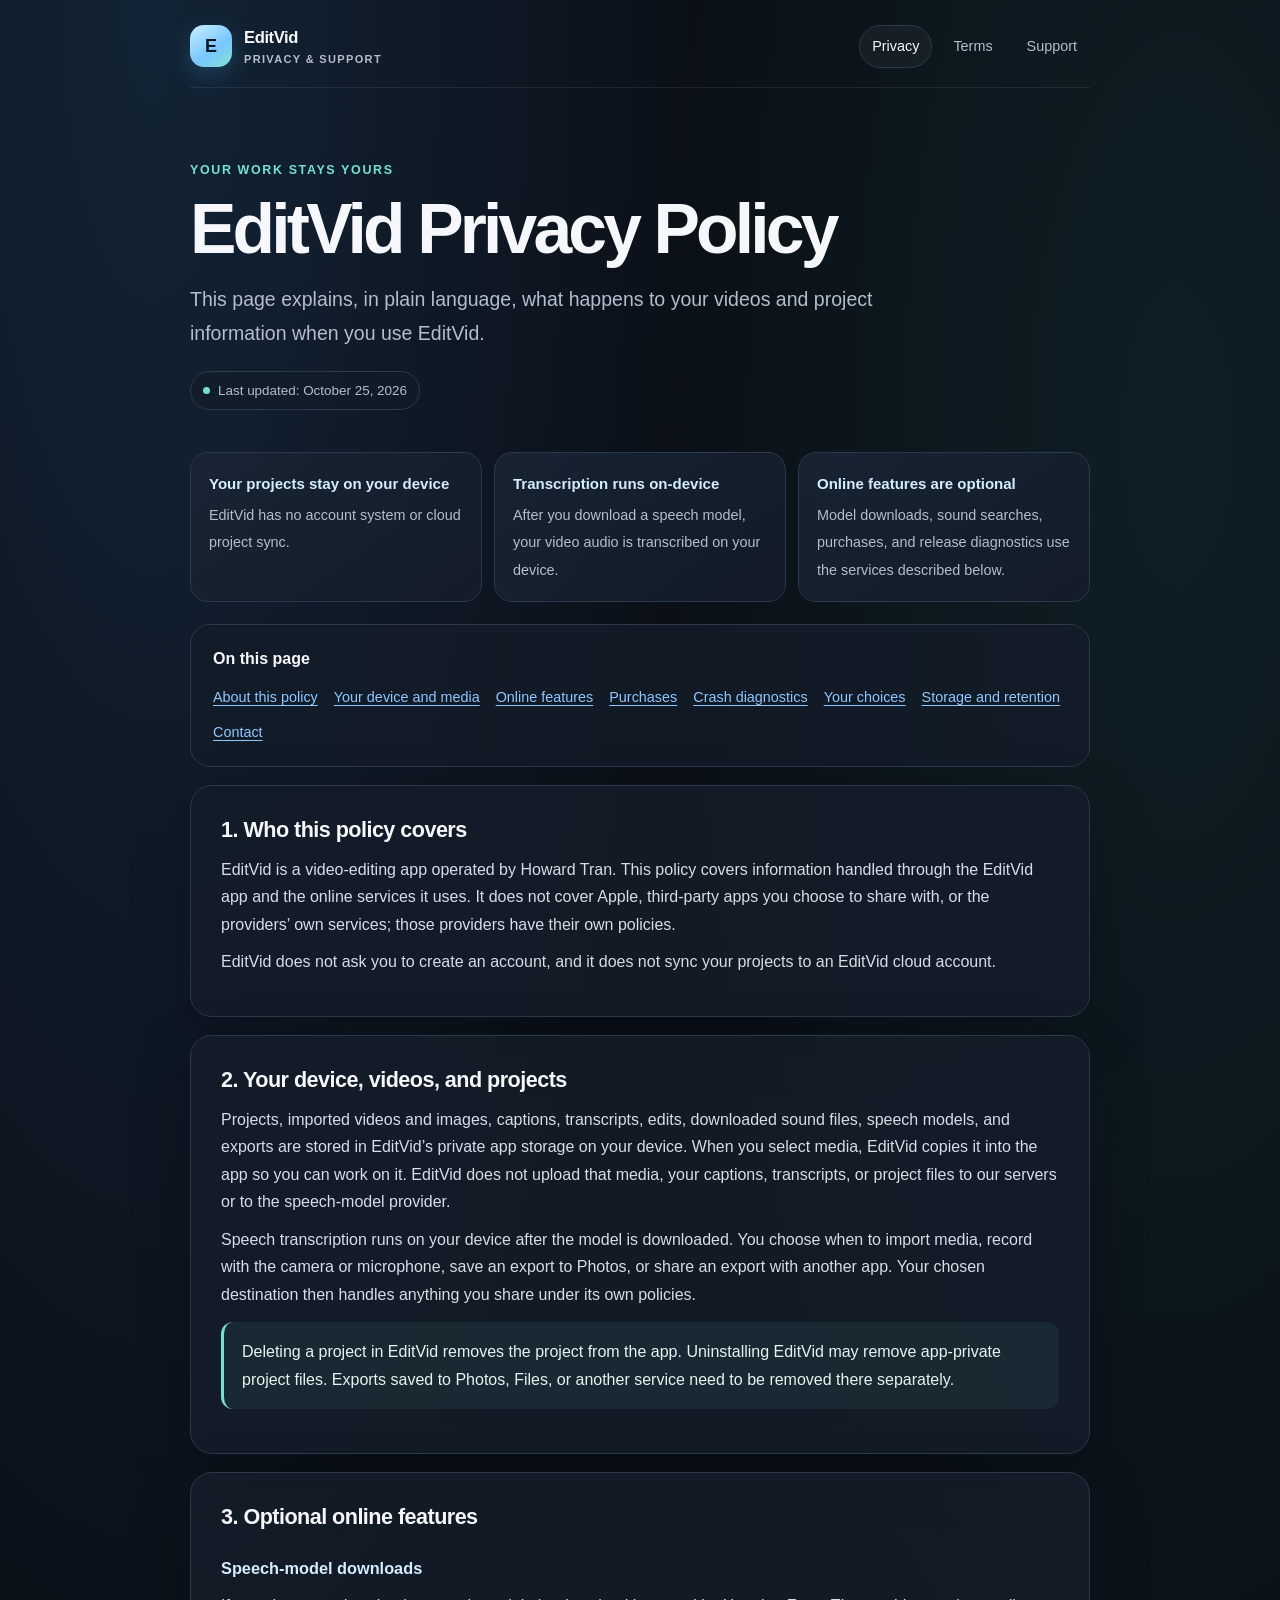
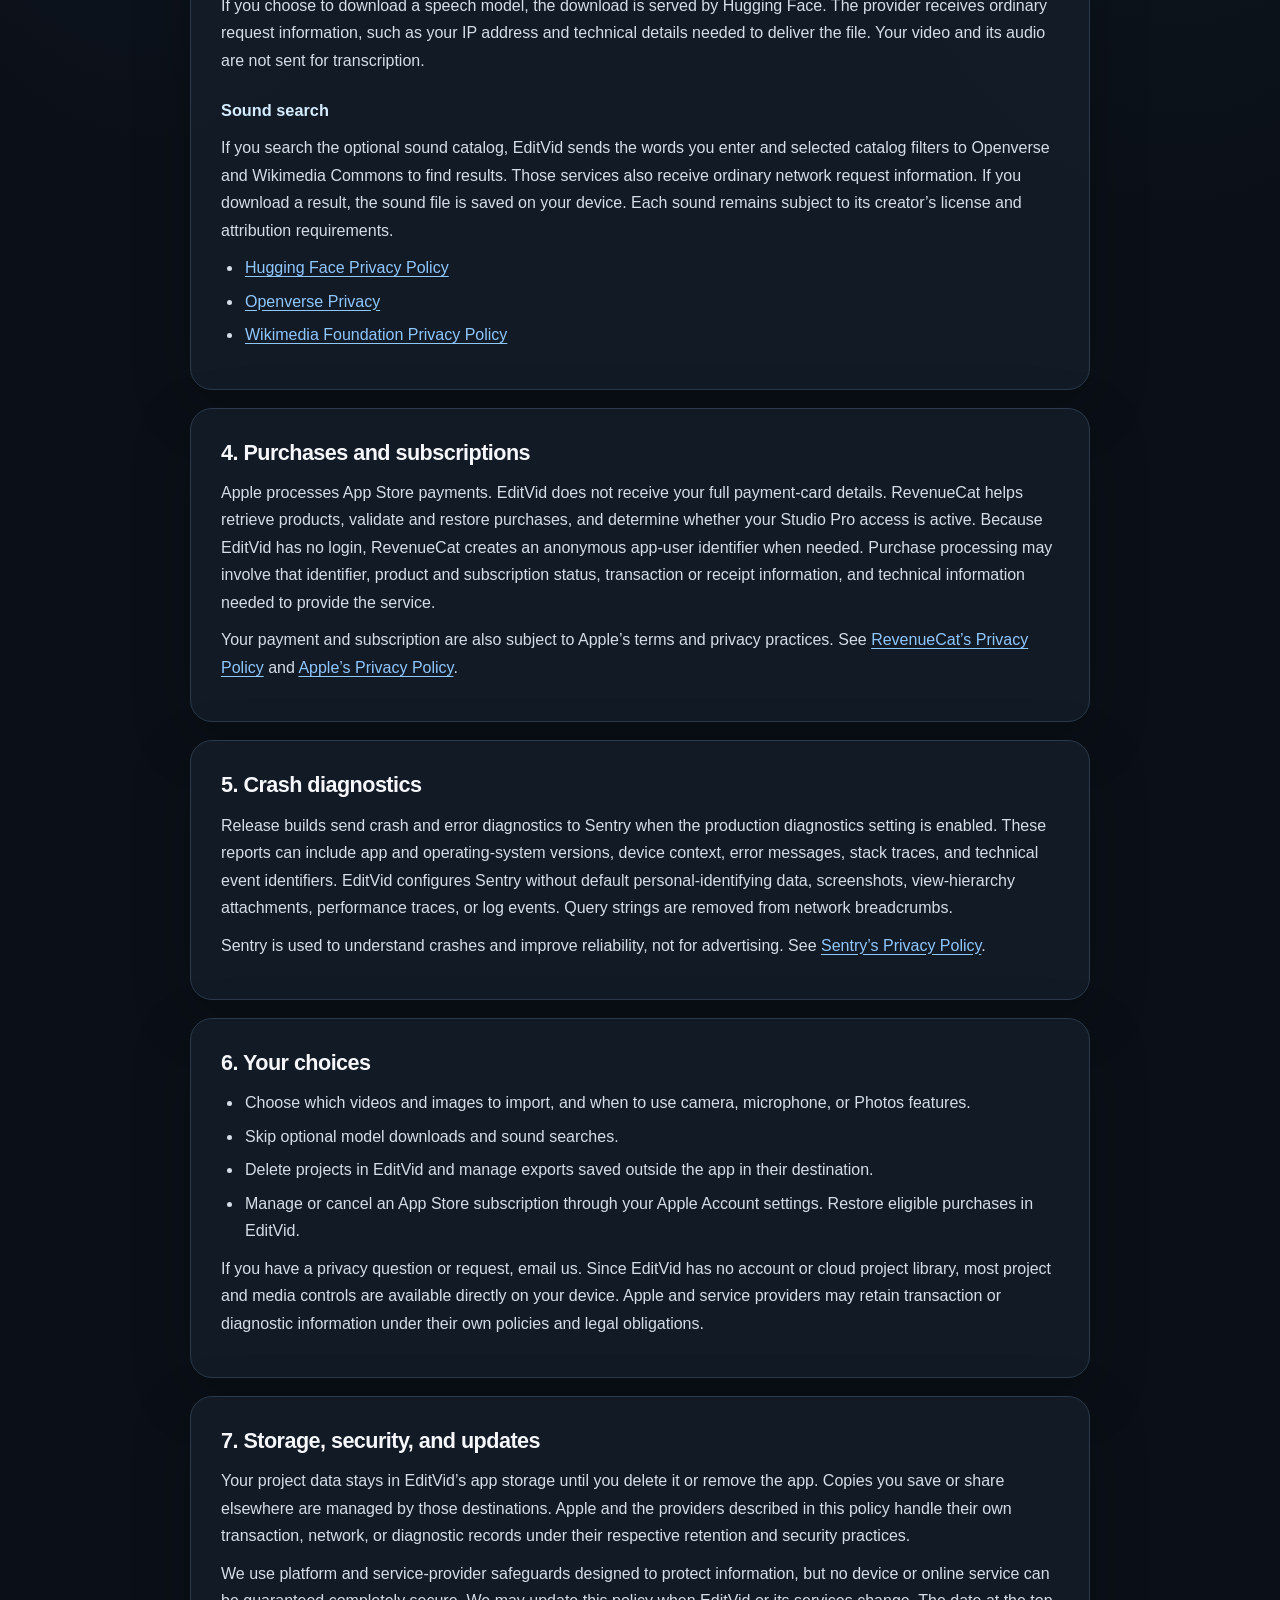
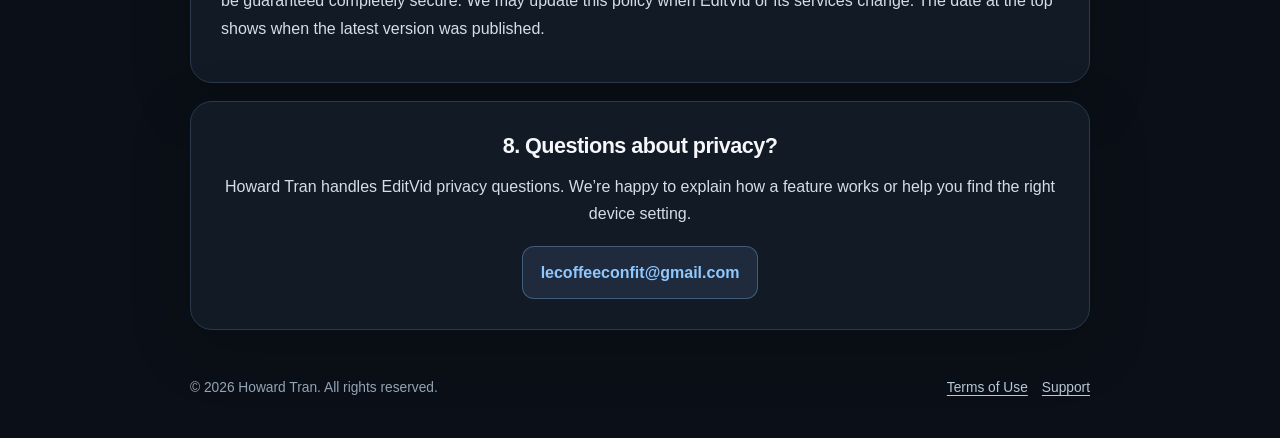
==== index.html @ 5437db07 "Publish EditVid privacy policy" ====
<!doctype html>
<html lang="en">
<head>
  <meta charset="utf-8">
  <meta name="viewport" content="width=device-width, initial-scale=1">
  <meta name="theme-color" content="#0b1018">
  <meta name="description" content="A clear guide to how EditVid handles your videos, projects, purchases, and diagnostics.">
  <title>EditVid Privacy Policy</title>
  <link rel="stylesheet" href="styles.css">
</head>
<body>
  <a class="skip-link" href="#main">Skip to policy</a>
  <div class="shell">
    <header class="topbar">
      <a class="brand" href="index.html" aria-label="EditVid Legal home">
        <span class="brand-mark" aria-hidden="true">E</span>
        <span><span class="brand-name">EditVid</span><span class="brand-sub">Privacy & support</span></span>
      </a>
      <nav class="nav" aria-label="Legal pages">
        <a href="index.html" aria-current="page">Privacy</a>
        <a href="terms.html">Terms</a>
        <a href="supportPage.html">Support</a>
      </nav>
    </header>

    <main id="main">
      <header class="hero">
        <p class="eyebrow">Your work stays yours</p>
        <h1>EditVid Privacy Policy</h1>
        <p class="lead">This page explains, in plain language, what happens to your videos and project information when you use EditVid.</p>
        <div class="updated">Last updated: October 25, 2026</div>
      </header>

      <section class="summary" aria-label="Privacy at a glance">
        <div class="summary-item"><strong>Your projects stay on your device</strong><span>EditVid has no account system or cloud project sync.</span></div>
        <div class="summary-item"><strong>Transcription runs on-device</strong><span>After you download a speech model, your video audio is transcribed on your device.</span></div>
        <div class="summary-item"><strong>Online features are optional</strong><span>Model downloads, sound searches, purchases, and release diagnostics use the services described below.</span></div>
      </section>

      <nav class="contents" aria-label="Privacy policy contents">
        <h2>On this page</h2>
        <ul>
          <li><a href="#about">About this policy</a></li>
          <li><a href="#device">Your device and media</a></li>
          <li><a href="#online">Online features</a></li>
          <li><a href="#purchases">Purchases</a></li>
          <li><a href="#diagnostics">Crash diagnostics</a></li>
          <li><a href="#choices">Your choices</a></li>
          <li><a href="#retention">Storage and retention</a></li>
          <li><a href="#contact">Contact</a></li>
        </ul>
      </nav>

      <section class="section" id="about">
        <h2>1. Who this policy covers</h2>
        <p>EditVid is a video-editing app operated by Howard Tran. This policy covers information handled through the EditVid app and the online services it uses. It does not cover Apple, third-party apps you choose to share with, or the providers’ own services; those providers have their own policies.</p>
        <p>EditVid does not ask you to create an account, and it does not sync your projects to an EditVid cloud account.</p>
      </section>

      <section class="section" id="device">
        <h2>2. Your device, videos, and projects</h2>
        <p>Projects, imported videos and images, captions, transcripts, edits, downloaded sound files, speech models, and exports are stored in EditVid’s private app storage on your device. When you select media, EditVid copies it into the app so you can work on it. EditVid does not upload that media, your captions, transcripts, or project files to our servers or to the speech-model provider.</p>
        <p>Speech transcription runs on your device after the model is downloaded. You choose when to import media, record with the camera or microphone, save an export to Photos, or share an export with another app. Your chosen destination then handles anything you share under its own policies.</p>
        <div class="callout">Deleting a project in EditVid removes the project from the app. Uninstalling EditVid may remove app-private project files. Exports saved to Photos, Files, or another service need to be removed there separately.</div>
      </section>

      <section class="section" id="online">
        <h2>3. Optional online features</h2>
        <h3>Speech-model downloads</h3>
        <p>If you choose to download a speech model, the download is served by Hugging Face. The provider receives ordinary request information, such as your IP address and technical details needed to deliver the file. Your video and its audio are not sent for transcription.</p>
        <h3>Sound search</h3>
        <p>If you search the optional sound catalog, EditVid sends the words you enter and selected catalog filters to Openverse and Wikimedia Commons to find results. Those services also receive ordinary network request information. If you download a result, the sound file is saved on your device. Each sound remains subject to its creator’s license and attribution requirements.</p>
        <ul>
          <li><a href="https://huggingface.co/privacy" target="_blank" rel="noopener noreferrer">Hugging Face Privacy Policy</a></li>
          <li><a href="https://openverse.org/privacy" target="_blank" rel="noopener noreferrer">Openverse Privacy</a></li>
          <li><a href="https://foundation.wikimedia.org/wiki/Policy%3APrivacy_policy/en" target="_blank" rel="noopener noreferrer">Wikimedia Foundation Privacy Policy</a></li>
        </ul>
      </section>

      <section class="section" id="purchases">
        <h2>4. Purchases and subscriptions</h2>
        <p>Apple processes App Store payments. EditVid does not receive your full payment-card details. RevenueCat helps retrieve products, validate and restore purchases, and determine whether your Studio Pro access is active. Because EditVid has no login, RevenueCat creates an anonymous app-user identifier when needed. Purchase processing may involve that identifier, product and subscription status, transaction or receipt information, and technical information needed to provide the service.</p>
        <p>Your payment and subscription are also subject to Apple’s terms and privacy practices. See <a href="https://www.revenuecat.com/privacy" target="_blank" rel="noopener noreferrer">RevenueCat’s Privacy Policy</a> and <a href="https://www.apple.com/legal/privacy/" target="_blank" rel="noopener noreferrer">Apple’s Privacy Policy</a>.</p>
      </section>

      <section class="section" id="diagnostics">
        <h2>5. Crash diagnostics</h2>
        <p>Release builds send crash and error diagnostics to Sentry when the production diagnostics setting is enabled. These reports can include app and operating-system versions, device context, error messages, stack traces, and technical event identifiers. EditVid configures Sentry without default personal-identifying data, screenshots, view-hierarchy attachments, performance traces, or log events. Query strings are removed from network breadcrumbs.</p>
        <p>Sentry is used to understand crashes and improve reliability, not for advertising. See <a href="https://sentry.io/privacy/" target="_blank" rel="noopener noreferrer">Sentry’s Privacy Policy</a>.</p>
      </section>

      <section class="section" id="choices">
        <h2>6. Your choices</h2>
        <ul>
          <li>Choose which videos and images to import, and when to use camera, microphone, or Photos features.</li>
          <li>Skip optional model downloads and sound searches.</li>
          <li>Delete projects in EditVid and manage exports saved outside the app in their destination.</li>
          <li>Manage or cancel an App Store subscription through your Apple Account settings. Restore eligible purchases in EditVid.</li>
        </ul>
        <p>If you have a privacy question or request, email us. Since EditVid has no account or cloud project library, most project and media controls are available directly on your device. Apple and service providers may retain transaction or diagnostic information under their own policies and legal obligations.</p>
      </section>

      <section class="section" id="retention">
        <h2>7. Storage, security, and updates</h2>
        <p>Your project data stays in EditVid’s app storage until you delete it or remove the app. Copies you save or share elsewhere are managed by those destinations. Apple and the providers described in this policy handle their own transaction, network, or diagnostic records under their respective retention and security practices.</p>
        <p>We use platform and service-provider safeguards designed to protect information, but no device or online service can be guaranteed completely secure. We may update this policy when EditVid or its services change. The date at the top shows when the latest version was published.</p>
      </section>

      <section class="section contact-card" id="contact">
        <h2>8. Questions about privacy?</h2>
        <p>Howard Tran handles EditVid privacy questions. We’re happy to explain how a feature works or help you find the right device setting.</p>
        <a class="email" href="mailto:lecoffeeconfit@gmail.com?subject=EditVid%20Privacy%20Question">lecoffeeconfit@gmail.com</a>
      </section>
    </main>

    <footer>
      <span>© 2026 Howard Tran. All rights reserved.</span>
      <nav aria-label="Footer links"><a href="terms.html">Terms of Use</a><a href="supportPage.html">Support</a></nav>
    </footer>
  </div>
</body>
</html>
---- styles.css ----
:root {
  color-scheme: dark;
  --page: #0b1018;
  --surface: #131c28;
  --surface-raised: #192535;
  --line: #2a394b;
  --ink: #f5f7fa;
  --muted: #b2becc;
  --accent: #8fc7ff;
  --accent-soft: #d5edff;
  --teal: #76e0cf;
  --gold: #f4ca79;
  --shadow: 0 18px 60px rgba(0, 0, 0, .22);
}

* { box-sizing: border-box; }
html { scroll-behavior: smooth; }
body {
  margin: 0;
  color: var(--ink);
  background:
    radial-gradient(ellipse at 12% 0%, rgba(53, 126, 190, .18), transparent 34rem),
    radial-gradient(ellipse at 92% 12%, rgba(37, 156, 145, .11), transparent 32rem),
    var(--page);
  font: 16px/1.72 -apple-system, BlinkMacSystemFont, "Segoe UI", sans-serif;
  -webkit-font-smoothing: antialiased;
}
a { color: var(--accent); text-underline-offset: .2em; }
a:hover { color: var(--accent-soft); }
a:focus-visible { outline: 3px solid var(--gold); outline-offset: 4px; border-radius: 4px; }
.skip-link {
  position: absolute; left: 16px; top: -80px; z-index: 5;
  padding: 10px 14px; border-radius: 10px; background: var(--ink); color: var(--page);
}
.skip-link:focus { top: 14px; }
.shell { width: min(900px, calc(100% - 32px)); margin: 0 auto; }
.topbar {
  display: flex; align-items: center; justify-content: space-between; gap: 18px;
  padding: 24px 0 18px; border-bottom: 1px solid rgba(255,255,255,.08);
}
.brand { display: inline-flex; align-items: center; gap: 12px; color: var(--ink); text-decoration: none; }
.brand-mark {
  display: grid; place-items: center; width: 42px; height: 42px; border-radius: 14px;
  color: #0a1723; font-size: 18px; font-weight: 850;
  background: linear-gradient(145deg, #c9f0ff, #79c6ff 58%, #82e2d1);
  box-shadow: 0 8px 25px rgba(68, 161, 221, .24);
}
.brand-name { font-size: 1.04rem; font-weight: 760; letter-spacing: -.025em; }
.brand-sub { display: block; margin-top: -3px; color: var(--muted); font-size: .69rem; font-weight: 650; letter-spacing: .12em; text-transform: uppercase; }
.nav { display: flex; flex-wrap: wrap; justify-content: flex-end; gap: 8px; }
.nav a {
  padding: 8px 12px; border: 1px solid transparent; border-radius: 999px;
  color: var(--muted); font-size: .9rem; text-decoration: none;
}
.nav a:hover, .nav a[aria-current="page"] { border-color: var(--line); background: rgba(255,255,255,.04); color: var(--ink); }
.hero { padding: clamp(40px, 8vw, 72px) 0 34px; }
.eyebrow { margin: 0 0 12px; color: var(--teal); font-size: .78rem; font-weight: 750; letter-spacing: .13em; text-transform: uppercase; }
h1 { max-width: 760px; margin: 0; font-size: clamp(2.45rem, 7vw, 4.35rem); line-height: 1.04; letter-spacing: -.055em; }
.lead { max-width: 700px; margin: 18px 0 0; color: var(--muted); font-size: clamp(1.05rem, 2.5vw, 1.22rem); }
.updated { display: inline-flex; align-items: center; gap: 8px; margin-top: 20px; padding: 7px 12px; border: 1px solid var(--line); border-radius: 999px; background: rgba(19,28,40,.72); color: var(--muted); font-size: .84rem; }
.updated::before { width: 7px; height: 7px; border-radius: 50%; background: var(--teal); content: ""; }
.summary {
  display: grid; grid-template-columns: repeat(3, 1fr); gap: 12px; margin: 8px 0 22px;
}
.summary-item { padding: 18px; border: 1px solid var(--line); border-radius: 18px; background: linear-gradient(145deg, rgba(25,37,53,.88), rgba(19,28,40,.88)); }
.summary-item strong { display: block; margin-bottom: 4px; color: var(--accent-soft); font-size: .94rem; }
.summary-item span { color: var(--muted); font-size: .9rem; }
.contents { margin: 0 0 18px; padding: 20px 22px; border: 1px solid var(--line); border-radius: 20px; background: rgba(19,28,40,.8); }
.contents h2 { margin: 0 0 10px; font-size: 1rem; letter-spacing: 0; }
.contents ul { display: flex; flex-wrap: wrap; gap: 8px 16px; margin: 0; padding: 0; list-style: none; }
.contents a { font-size: .9rem; }
.section {
  margin: 18px 0; padding: clamp(21px, 4vw, 30px);
  border: 1px solid var(--line); border-radius: 22px;
  background: rgba(19,28,40,.91); box-shadow: var(--shadow);
  scroll-margin-top: 18px;
}
.section h2 { margin: 0 0 12px; font-size: 1.35rem; line-height: 1.3; letter-spacing: -.025em; }
.section h3 { margin: 22px 0 6px; color: var(--accent-soft); font-size: 1.02rem; }
.section p { margin: 10px 0; color: #d5dde7; }
.section ul { margin: 10px 0; padding-left: 22px; color: #d5dde7; }
.section li { margin: 6px 0; padding-left: 2px; }
.callout { margin: 14px 0; padding: 16px 18px; border-left: 3px solid var(--teal); border-radius: 12px; background: rgba(118,224,207,.07); color: #e3f4f0; }
.price-list { display: grid; grid-template-columns: repeat(2, minmax(0, 1fr)); gap: 12px; margin: 14px 0; }
.price { padding: 16px; border: 1px solid #39516a; border-radius: 16px; background: rgba(143,199,255,.06); }
.price strong { display: block; color: var(--accent-soft); font-size: 1.12rem; }
.price span { color: var(--muted); font-size: .92rem; }
.contact-card { text-align: center; }
.contact-card .email {
  display: inline-flex; justify-content: center; margin-top: 8px; padding: 12px 18px;
  border: 1px solid rgba(143,199,255,.32); border-radius: 12px; background: rgba(143,199,255,.1);
  font-weight: 700; text-decoration: none; overflow-wrap: anywhere;
}
footer { display: flex; flex-wrap: wrap; justify-content: space-between; gap: 12px; padding: 28px 0 38px; color: #94a3b4; font-size: .86rem; }
footer nav { display: flex; flex-wrap: wrap; gap: 14px; }
footer a { color: #b7c8d8; }
@media (max-width: 650px) {
  .topbar { align-items: flex-start; flex-direction: column; }
  .nav { justify-content: flex-start; margin-left: -8px; }
  .summary { grid-template-columns: 1fr; }
  .price-list { grid-template-columns: 1fr; }
  footer { flex-direction: column; }
}
@media (prefers-reduced-motion: reduce) { html { scroll-behavior: auto; } }
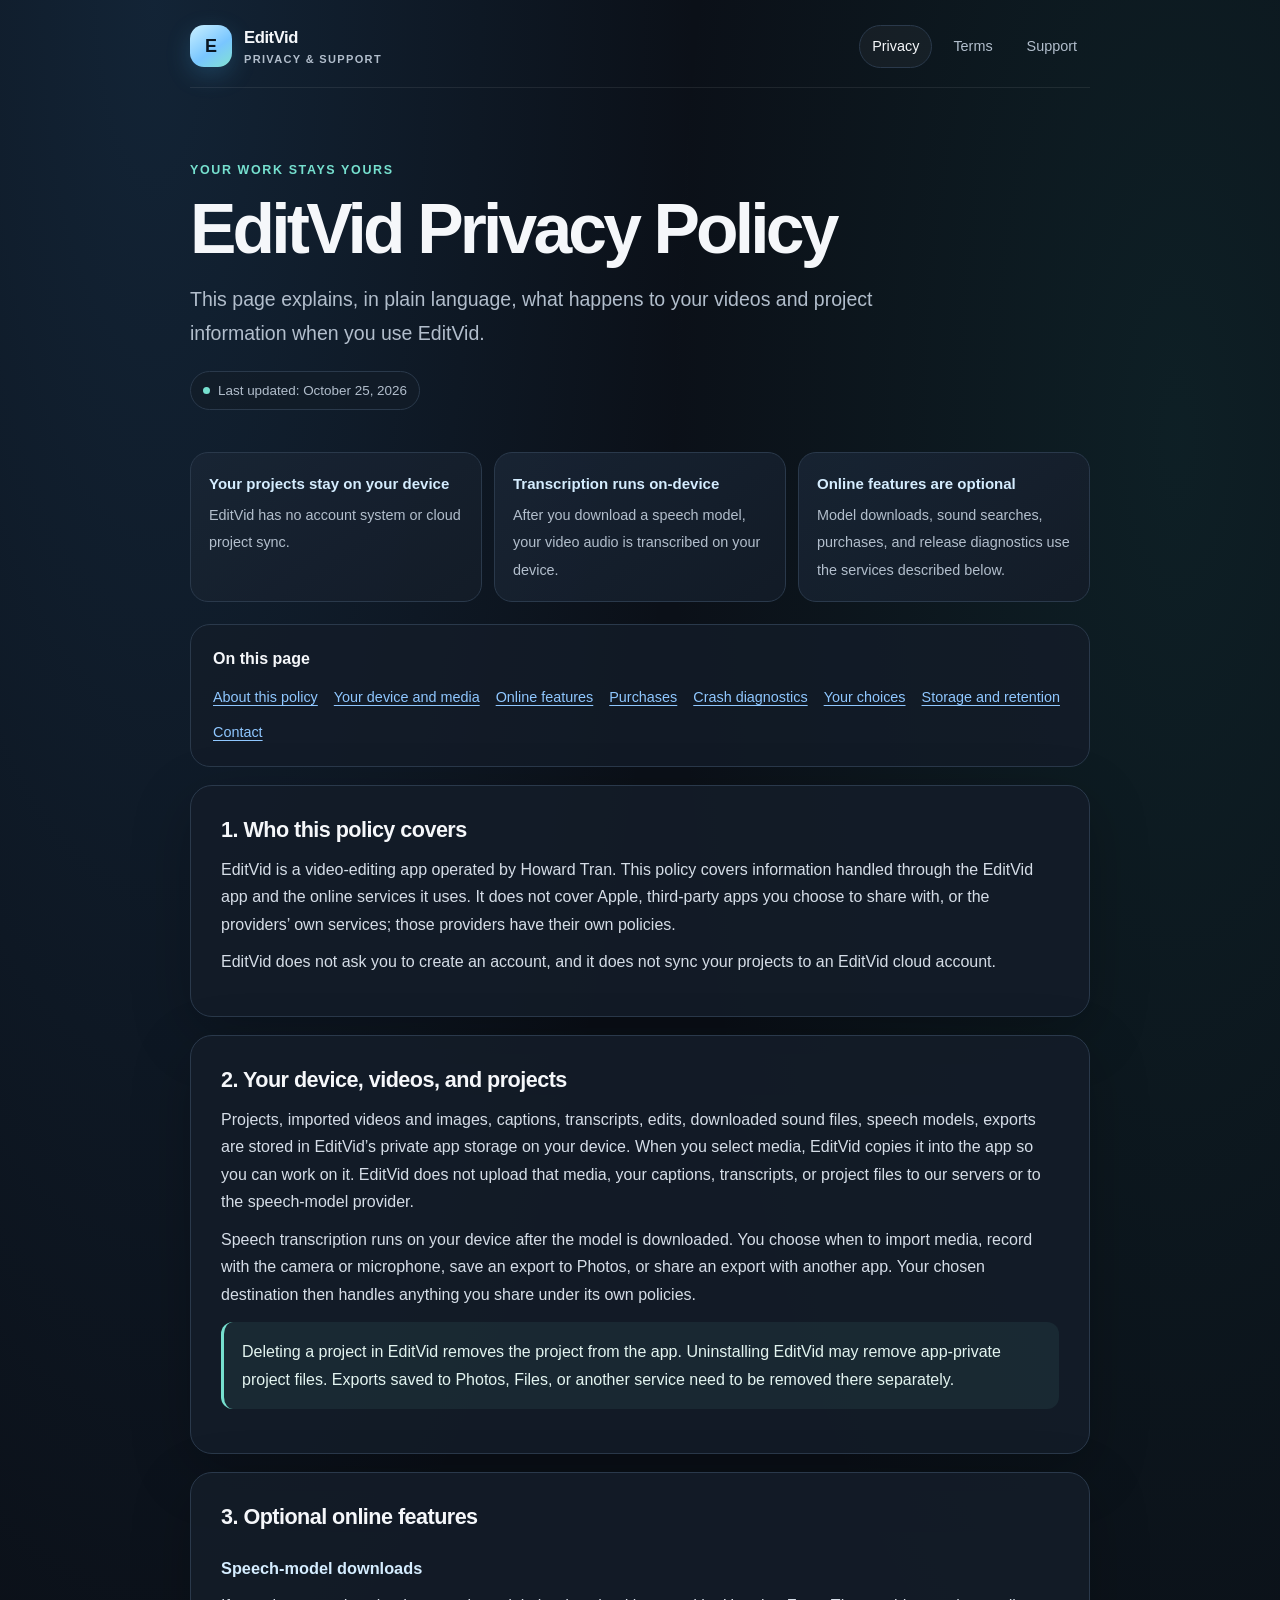
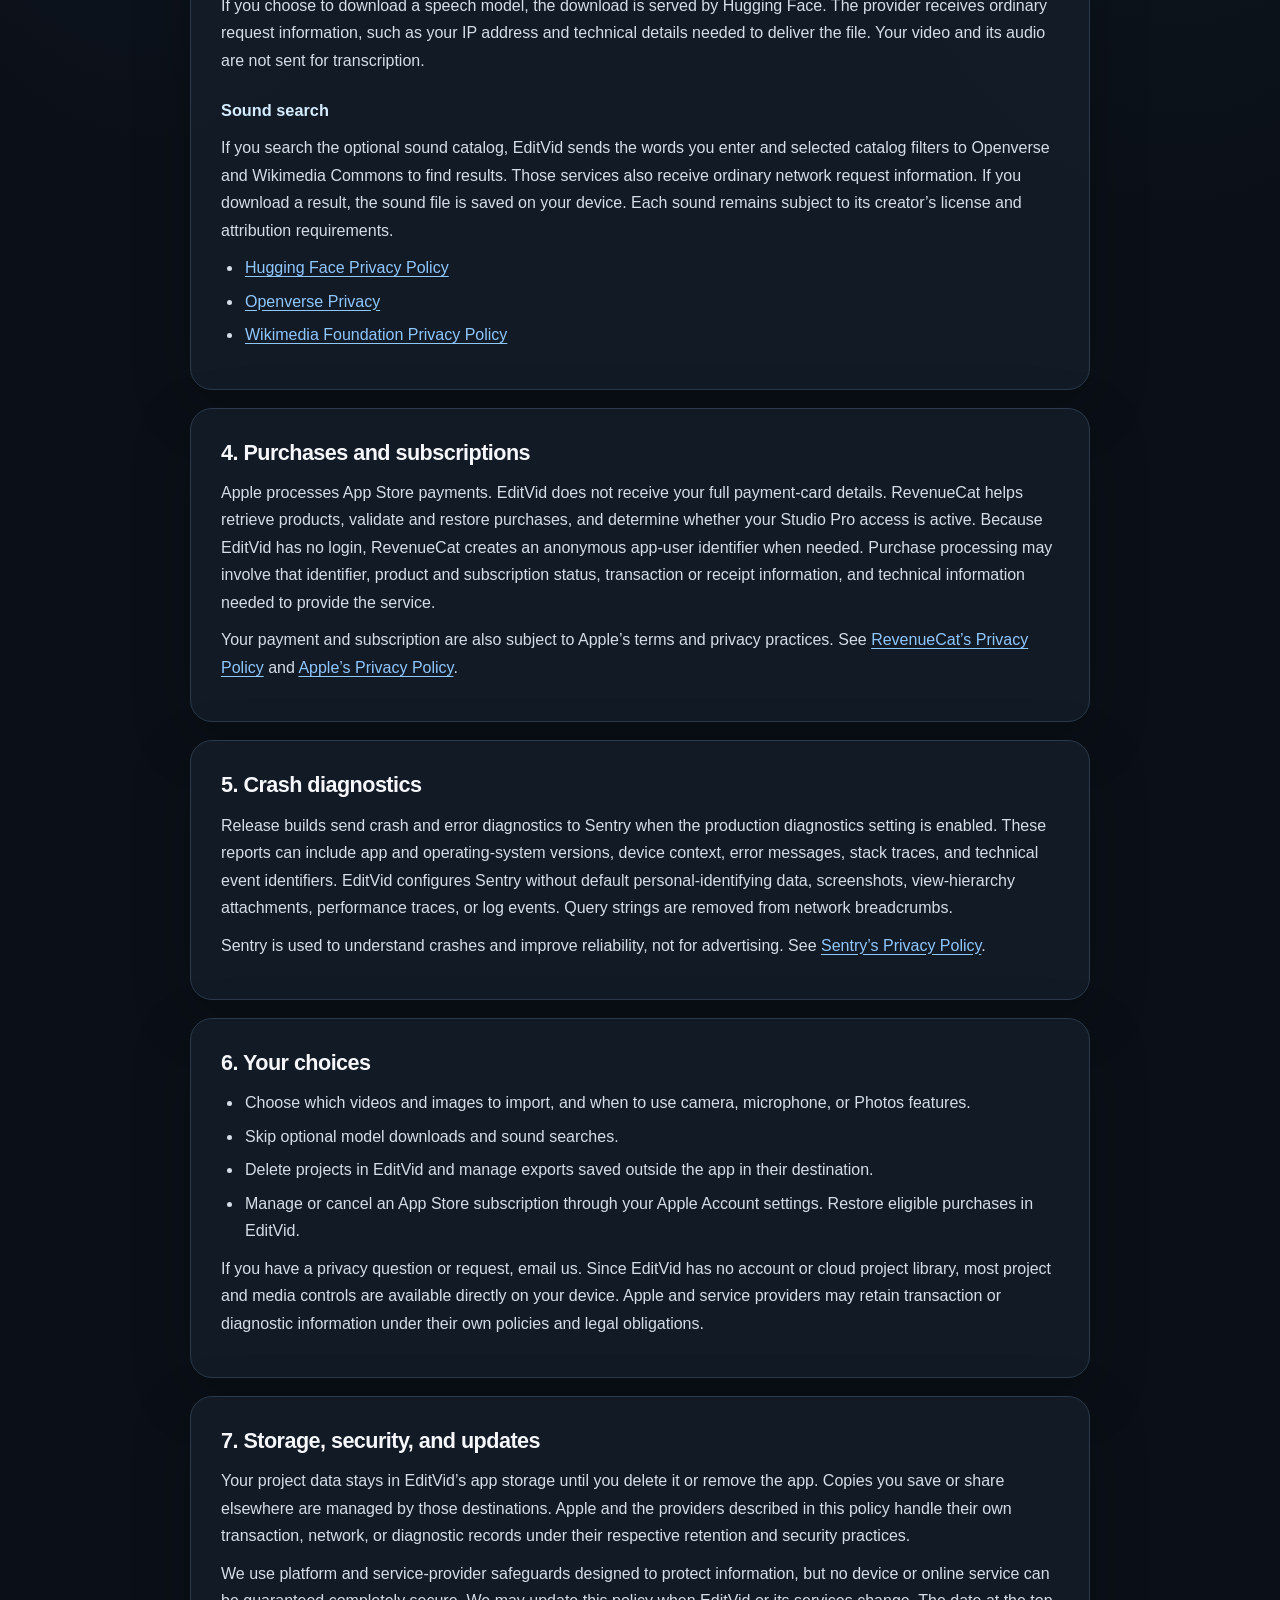
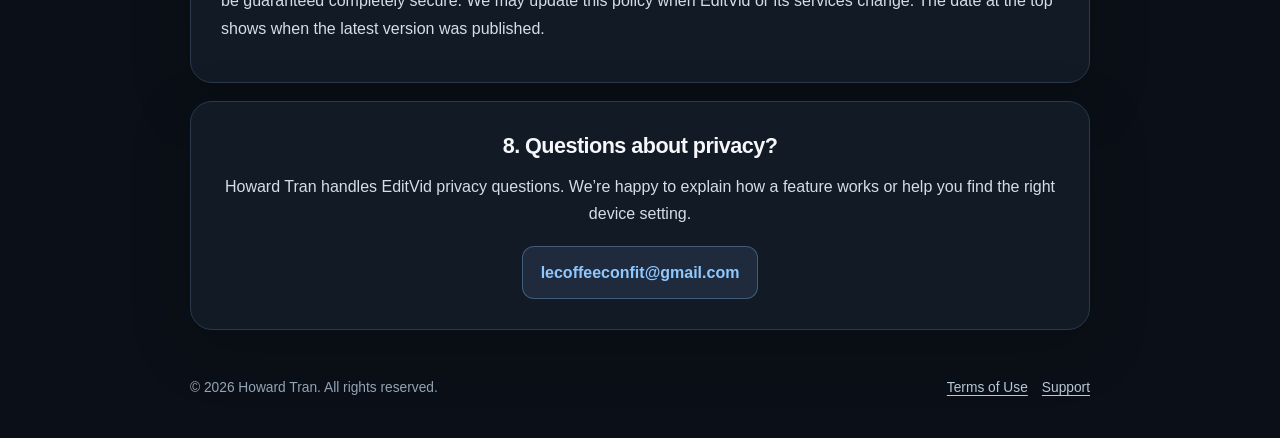
==== commit 9d9cdd3a: "Update privacy policy for current app behavior" ====
--- a/index.html
+++ b/index.html
@@ -59,7 +59,7 @@
 
       <section class="section" id="device">
         <h2>2. Your device, videos, and projects</h2>
-        <p>Projects, imported videos and images, captions, transcripts, edits, downloaded sound files, speech models, and exports are stored in EditVid’s private app storage on your device. When you select media, EditVid copies it into the app so you can work on it. EditVid does not upload that media, your captions, transcripts, or project files to our servers or to the speech-model provider.</p>
+        <p>Projects, imported videos and images, captions, transcripts, edits, downloaded sound files, speech models, exports are stored in EditVid’s private app storage on your device. When you select media, EditVid copies it into the app so you can work on it. EditVid does not upload that media, your captions, transcripts, or project files to our servers or to the speech-model provider.</p>
         <p>Speech transcription runs on your device after the model is downloaded. You choose when to import media, record with the camera or microphone, save an export to Photos, or share an export with another app. Your chosen destination then handles anything you share under its own policies.</p>
         <div class="callout">Deleting a project in EditVid removes the project from the app. Uninstalling EditVid may remove app-private project files. Exports saved to Photos, Files, or another service need to be removed there separately.</div>
       </section>
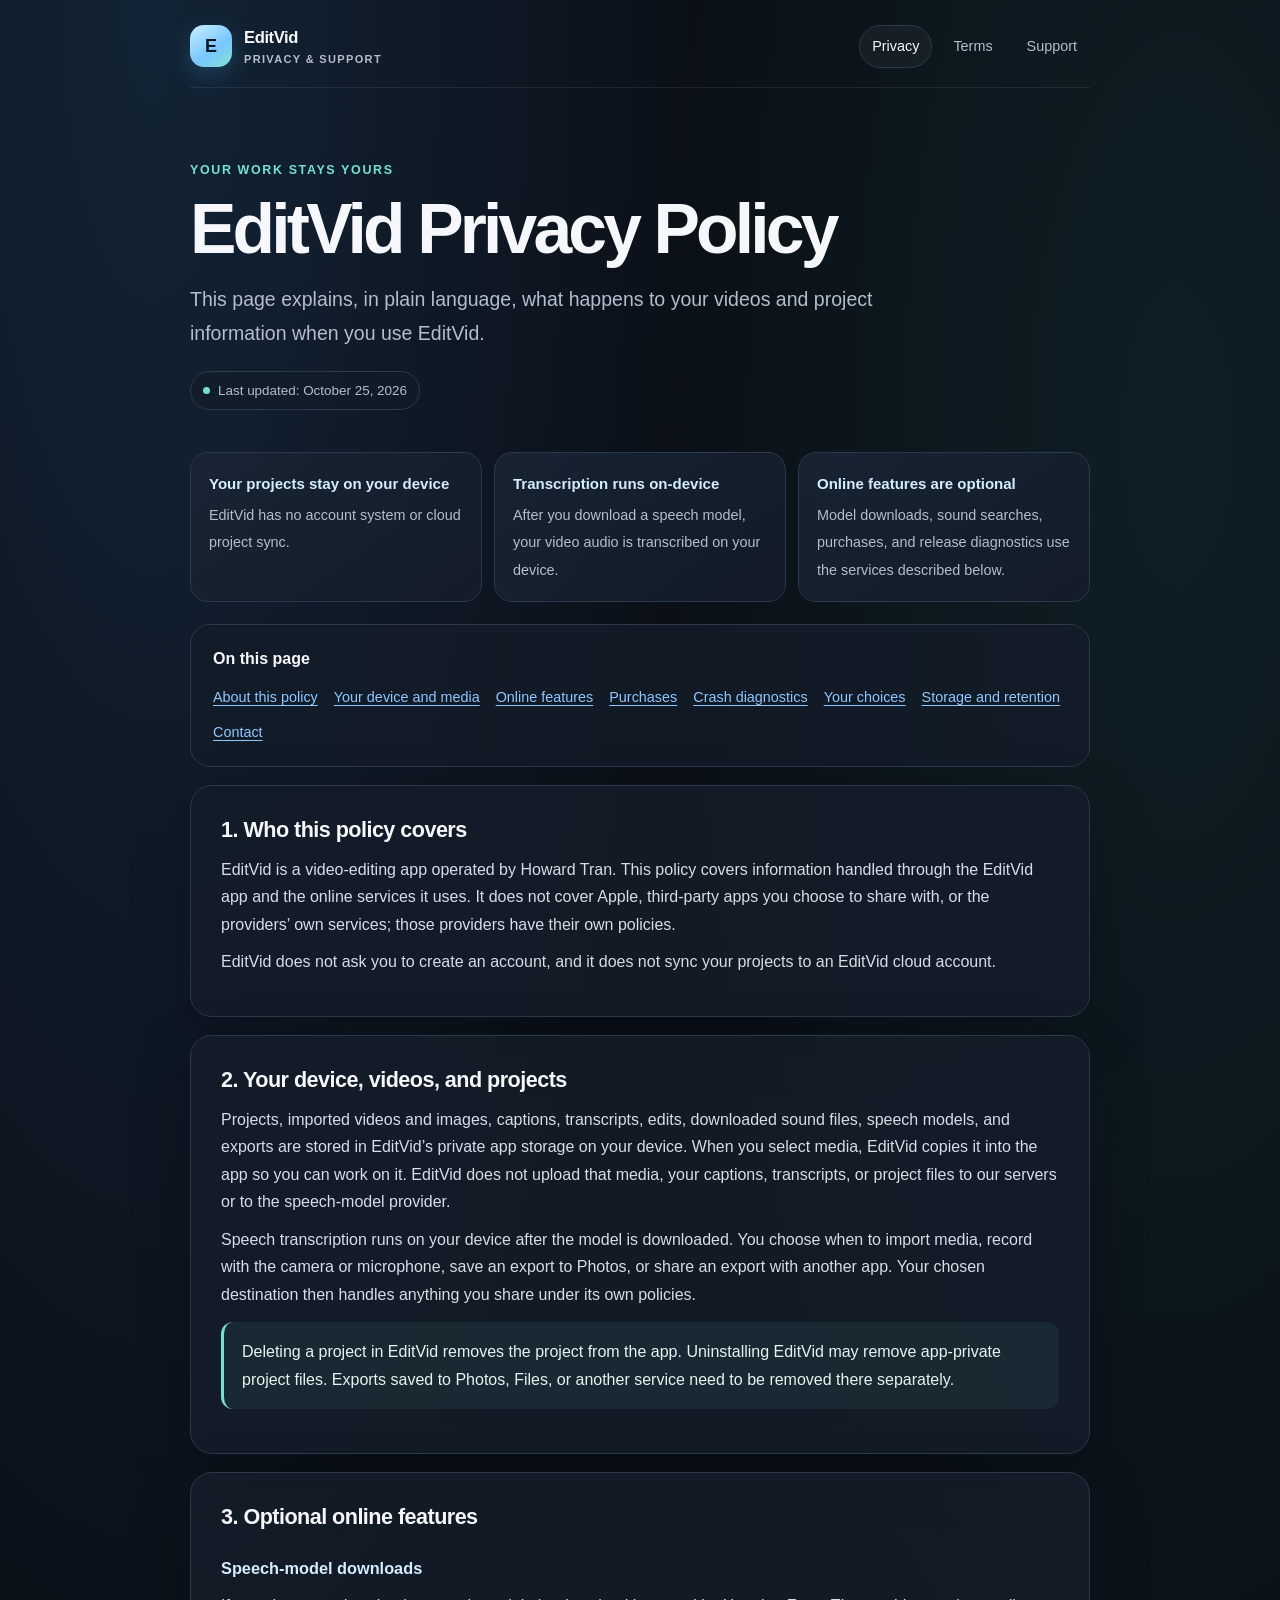
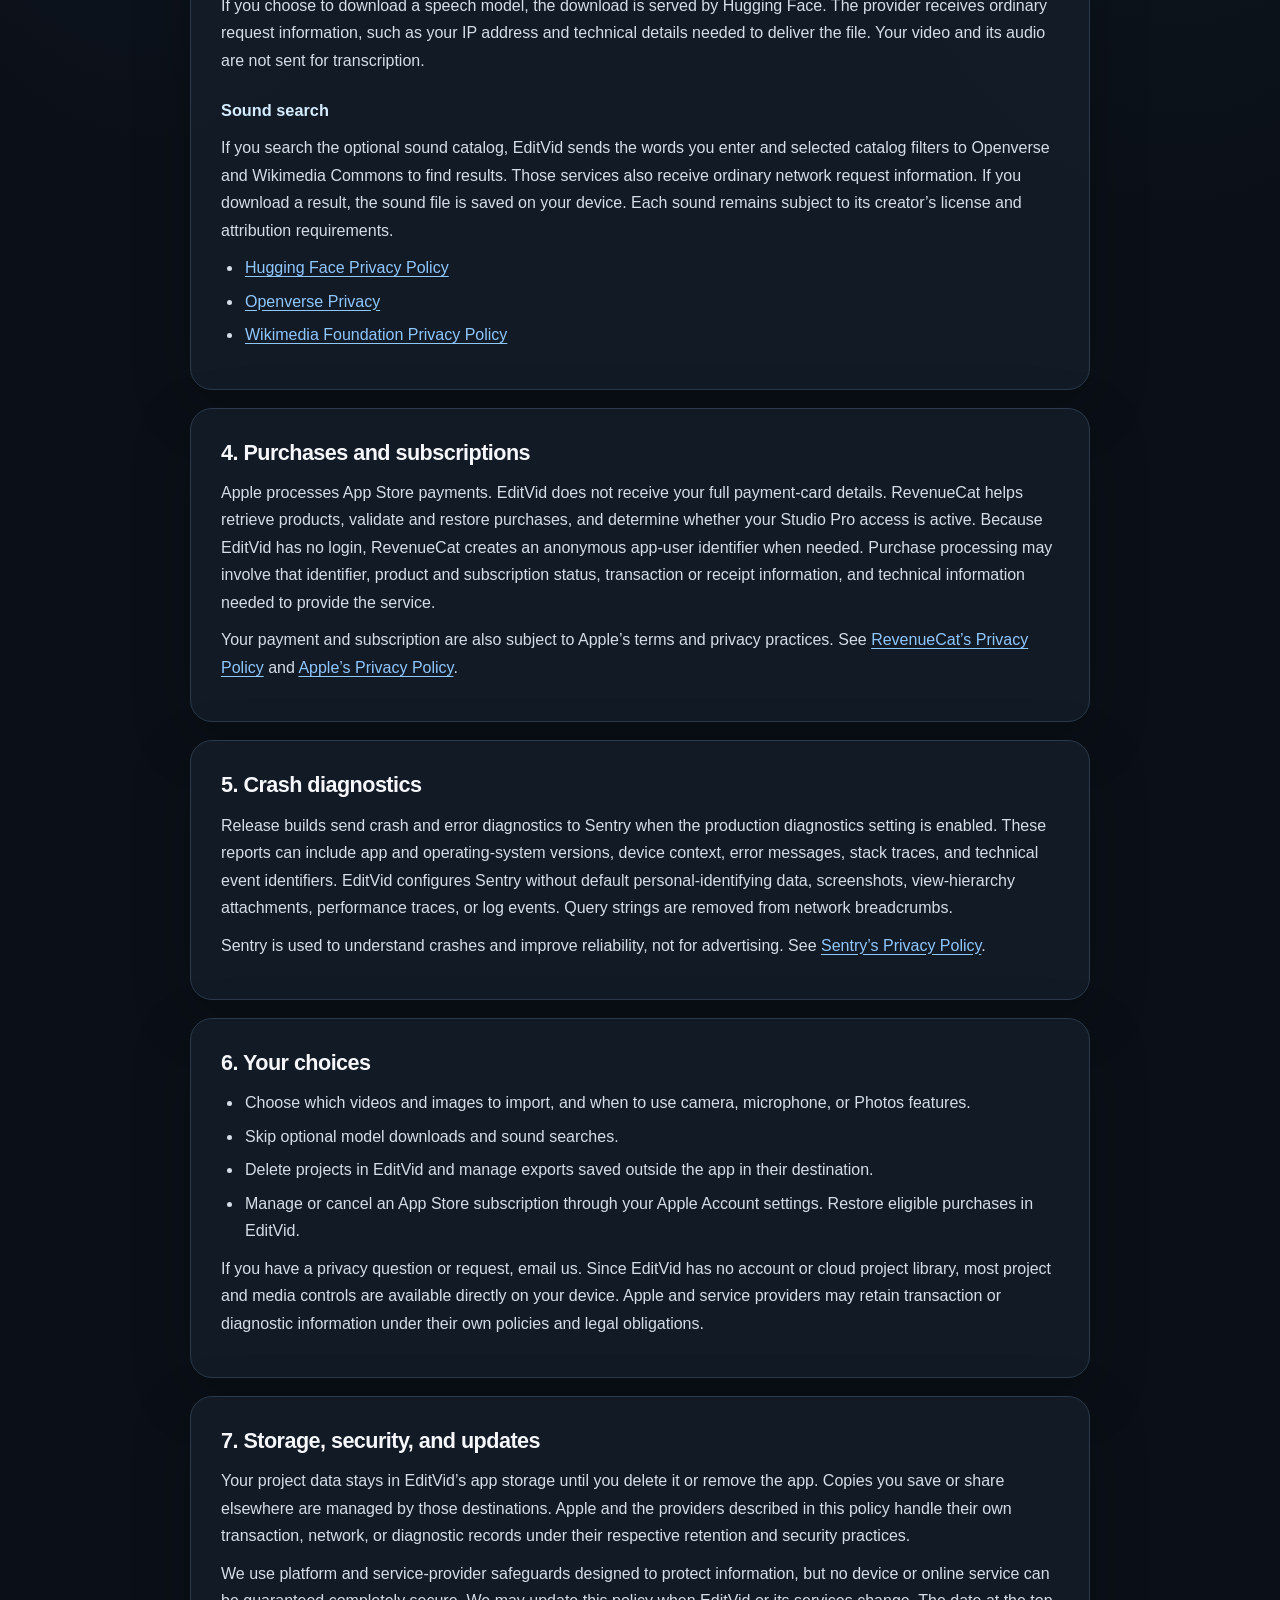
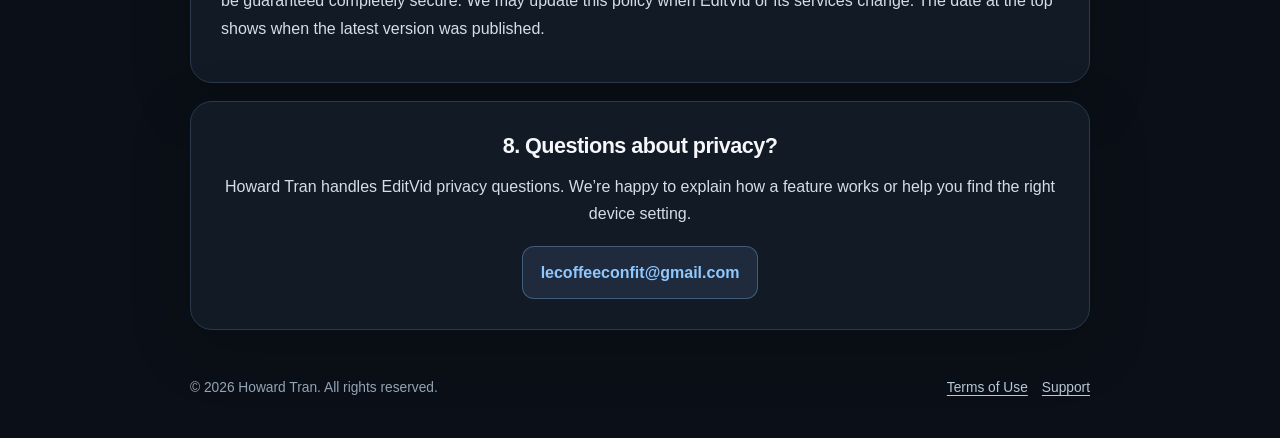
==== commit 442d1501: "Polish privacy policy wording" ====
--- a/index.html
+++ b/index.html
@@ -59,7 +59,7 @@
 
       <section class="section" id="device">
         <h2>2. Your device, videos, and projects</h2>
-        <p>Projects, imported videos and images, captions, transcripts, edits, downloaded sound files, speech models, exports are stored in EditVid’s private app storage on your device. When you select media, EditVid copies it into the app so you can work on it. EditVid does not upload that media, your captions, transcripts, or project files to our servers or to the speech-model provider.</p>
+        <p>Projects, imported videos and images, captions, transcripts, edits, downloaded sound files, speech models, and exports are stored in EditVid’s private app storage on your device. When you select media, EditVid copies it into the app so you can work on it. EditVid does not upload that media, your captions, transcripts, or project files to our servers or to the speech-model provider.</p>
         <p>Speech transcription runs on your device after the model is downloaded. You choose when to import media, record with the camera or microphone, save an export to Photos, or share an export with another app. Your chosen destination then handles anything you share under its own policies.</p>
         <div class="callout">Deleting a project in EditVid removes the project from the app. Uninstalling EditVid may remove app-private project files. Exports saved to Photos, Files, or another service need to be removed there separately.</div>
       </section>
